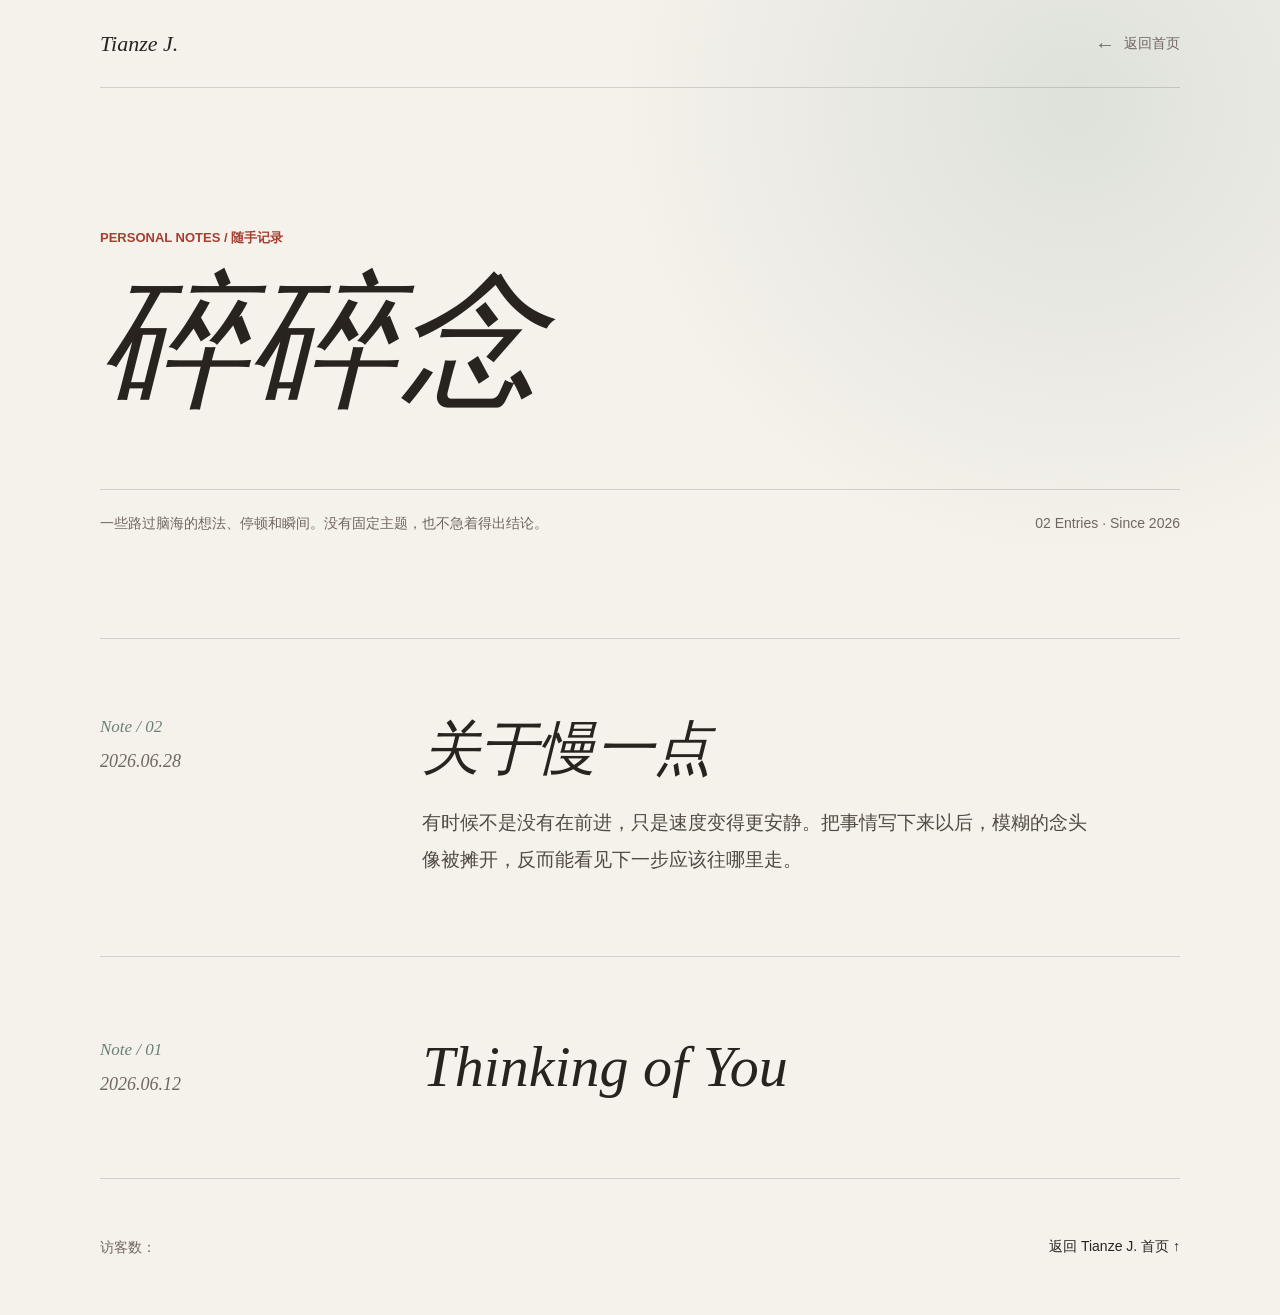
==== murmurs.html @ e8b397a5 "Replace murmur slider with notes page" ====
<!DOCTYPE html>
<html lang="zh-CN">
<head>
  <meta charset="UTF-8">
  <meta name="viewport" content="width=device-width, initial-scale=1.0">
  <meta name="description" content="Tianze J. 的碎碎念与随手记录">
  <title>碎碎念 | Tianze J.</title>
  <style>
    :root {
      color-scheme: light;
      --paper: #f5f1eb;
      --ink: #29231f;
      --muted: #70675f;
      --line: rgba(41, 35, 31, 0.16);
      --accent: #a53f32;
      --sage: #6d8178;
    }

    * {
      box-sizing: border-box;
    }

    body {
      margin: 0;
      min-height: 100vh;
      background:
        radial-gradient(circle at 84% 8%, rgba(154, 181, 171, 0.26), transparent 28%),
        var(--paper);
      color: var(--ink);
      font-family: "Segoe UI", "PingFang SC", "Microsoft YaHei", sans-serif;
    }

    a {
      color: inherit;
    }

    .shell {
      width: min(1080px, calc(100% - 12vw));
      margin: 0 auto;
    }

    .site-header {
      min-height: 88px;
      display: flex;
      align-items: center;
      justify-content: space-between;
      gap: 24px;
      border-bottom: 1px solid var(--line);
    }

    .brand {
      font-family: Georgia, "Times New Roman", serif;
      font-size: 22px;
      font-style: italic;
      text-decoration: none;
    }

    .back-link {
      display: inline-flex;
      align-items: center;
      gap: 9px;
      color: var(--muted);
      font-size: 14px;
      text-decoration: none;
      transition: color 180ms ease;
    }

    .back-link:hover,
    .back-link:focus-visible {
      color: var(--accent);
      outline: none;
    }

    .back-link span {
      font-size: 20px;
      line-height: 1;
    }

    .hero {
      padding: clamp(72px, 11vw, 142px) 0 clamp(58px, 9vw, 102px);
    }

    .eyebrow {
      margin: 0 0 24px;
      color: var(--accent);
      font-size: 13px;
      font-weight: 600;
      text-transform: uppercase;
    }

    h1 {
      margin: 0;
      font-family: Georgia, "Times New Roman", serif;
      font-size: clamp(64px, 12vw, 148px);
      font-style: italic;
      font-weight: 400;
      line-height: 0.96;
      letter-spacing: 0;
    }

    .hero-bottom {
      margin-top: clamp(42px, 7vw, 76px);
      padding-top: 22px;
      display: flex;
      justify-content: space-between;
      gap: 28px;
      border-top: 1px solid var(--line);
      color: var(--muted);
      font-size: 14px;
      line-height: 1.7;
    }

    .hero-note {
      max-width: 510px;
      margin: 0;
    }

    .entry-list {
      border-top: 1px solid var(--line);
    }

    .entry {
      display: grid;
      grid-template-columns: minmax(150px, 220px) minmax(0, 1fr);
      gap: clamp(32px, 8vw, 112px);
      padding: clamp(42px, 7vw, 78px) 0;
      border-bottom: 1px solid var(--line);
    }

    .entry-meta {
      display: flex;
      flex-direction: column;
      gap: 14px;
    }

    .entry-number {
      color: var(--sage);
      font-family: Georgia, "Times New Roman", serif;
      font-size: 17px;
      font-style: italic;
    }

    .entry-date {
      color: var(--muted);
      font-family: Georgia, "Times New Roman", serif;
      font-size: 18px;
      font-style: italic;
    }

    .entry h2 {
      margin: 0 0 22px;
      font-family: Georgia, "Times New Roman", serif;
      font-size: clamp(34px, 5vw, 58px);
      font-style: italic;
      font-weight: 400;
      line-height: 1.12;
    }

    .entry p {
      max-width: 680px;
      margin: 0;
      color: #514a44;
      font-size: clamp(17px, 2vw, 19px);
      line-height: 1.95;
    }

    .entry-minimal {
      align-items: center;
    }

    .entry-minimal h2 {
      margin-bottom: 0;
    }

    .site-footer {
      min-height: 136px;
      display: flex;
      align-items: center;
      justify-content: space-between;
      gap: 24px;
      color: var(--muted);
      font-size: 14px;
    }

    .visitor-count span {
      margin-left: 6px;
      color: var(--ink);
      font-family: Georgia, "Times New Roman", serif;
      font-size: 18px;
      font-style: italic;
    }

    .footer-home {
      color: var(--ink);
      text-decoration: none;
    }

    .footer-home:hover,
    .footer-home:focus-visible {
      color: var(--accent);
      outline: none;
    }

    @media (max-width: 680px) {
      .shell {
        width: min(100% - 36px, 1080px);
      }

      .site-header {
        min-height: 72px;
      }

      .hero {
        padding-top: 58px;
      }

      h1 {
        font-size: clamp(58px, 20vw, 92px);
      }

      .hero-bottom {
        align-items: flex-start;
        flex-direction: column;
      }

      .entry {
        grid-template-columns: 1fr;
        gap: 24px;
      }

      .entry-meta {
        flex-direction: row;
        justify-content: space-between;
      }

      .site-footer {
        align-items: flex-start;
        flex-direction: column;
        justify-content: center;
      }
    }
  </style>
</head>
<body>
  <header class="site-header shell">
    <a class="brand" href="index.html">Tianze J.</a>
    <a class="back-link" href="index.html"><span aria-hidden="true">←</span> 返回首页</a>
  </header>

  <main>
    <section class="hero shell">
      <p class="eyebrow">Personal Notes / 随手记录</p>
      <h1>碎碎念</h1>
      <div class="hero-bottom">
        <p class="hero-note">一些路过脑海的想法、停顿和瞬间。没有固定主题，也不急着得出结论。</p>
        <span>02 Entries · Since 2026</span>
      </div>
    </section>

    <section class="entry-list shell" aria-label="碎碎念时间线">
      <article class="entry">
        <div class="entry-meta">
          <span class="entry-number">Note / 02</span>
          <time class="entry-date" datetime="2026-06-28">2026.06.28</time>
        </div>
        <div>
          <h2>关于慢一点</h2>
          <p>有时候不是没有在前进，只是速度变得更安静。把事情写下来以后，模糊的念头像被摊开，反而能看见下一步应该往哪里走。</p>
        </div>
      </article>

      <article class="entry entry-minimal">
        <div class="entry-meta">
          <span class="entry-number">Note / 01</span>
          <time class="entry-date" datetime="2026-06-12">2026.06.12</time>
        </div>
        <div>
          <h2>Thinking of You</h2>
        </div>
      </article>
    </section>
  </main>

  <footer class="site-footer shell">
    <div class="visitor-count">访客数：<span id="busuanzi_value_site_uv"></span></div>
    <a class="footer-home" href="index.html">返回 Tianze J. 首页 ↑</a>
  </footer>

  <script async src="//busuanzi.ibruce.info/busuanzi/2.3/busuanzi.pure.mini.js"></script>
</body>
</html>
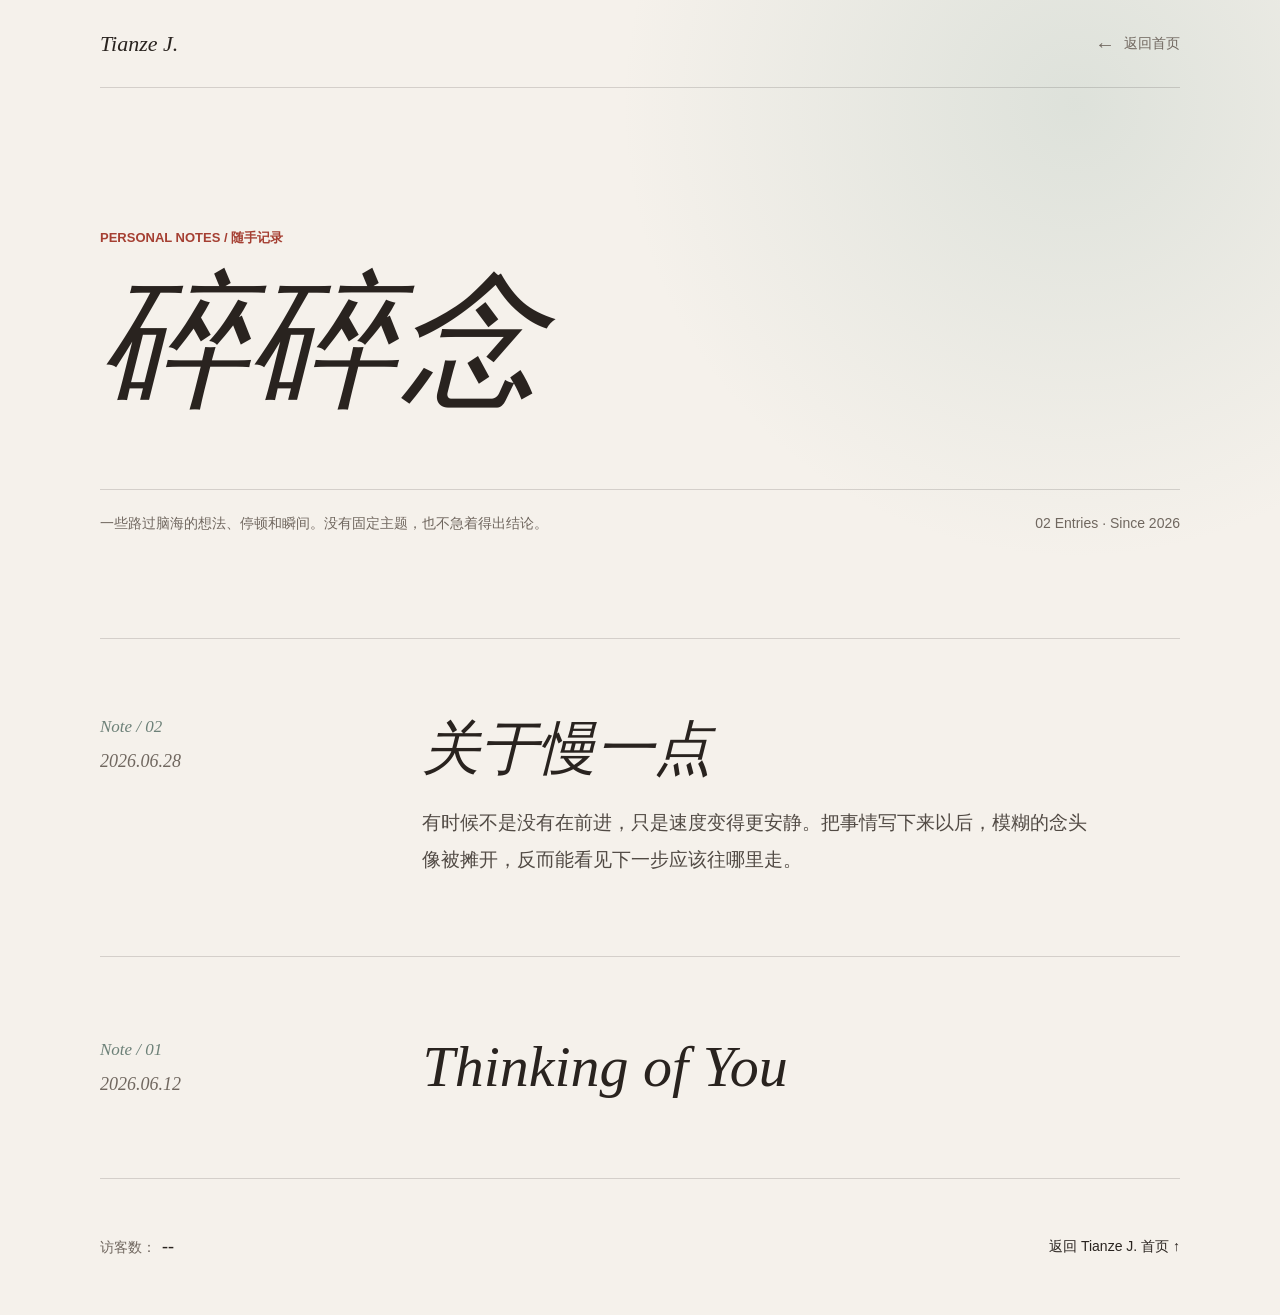
==== commit 5971622b: "Fix visitor counters for modern browsers" ====
--- a/murmurs.html
+++ b/murmurs.html
@@ -282,10 +282,10 @@
   </main>
 
   <footer class="site-footer shell">
-    <div class="visitor-count">访客数：<span id="busuanzi_value_site_uv"></span></div>
+    <div class="visitor-count">访客数：<span id="busuanzi_value_site_uv">--</span></div>
     <a class="footer-home" href="index.html">返回 Tianze J. 首页 ↑</a>
   </footer>
 
-  <script async src="//busuanzi.ibruce.info/busuanzi/2.3/busuanzi.pure.mini.js"></script>
+  <script defer src="https://events.vercount.one/js"></script>
 </body>
 </html>
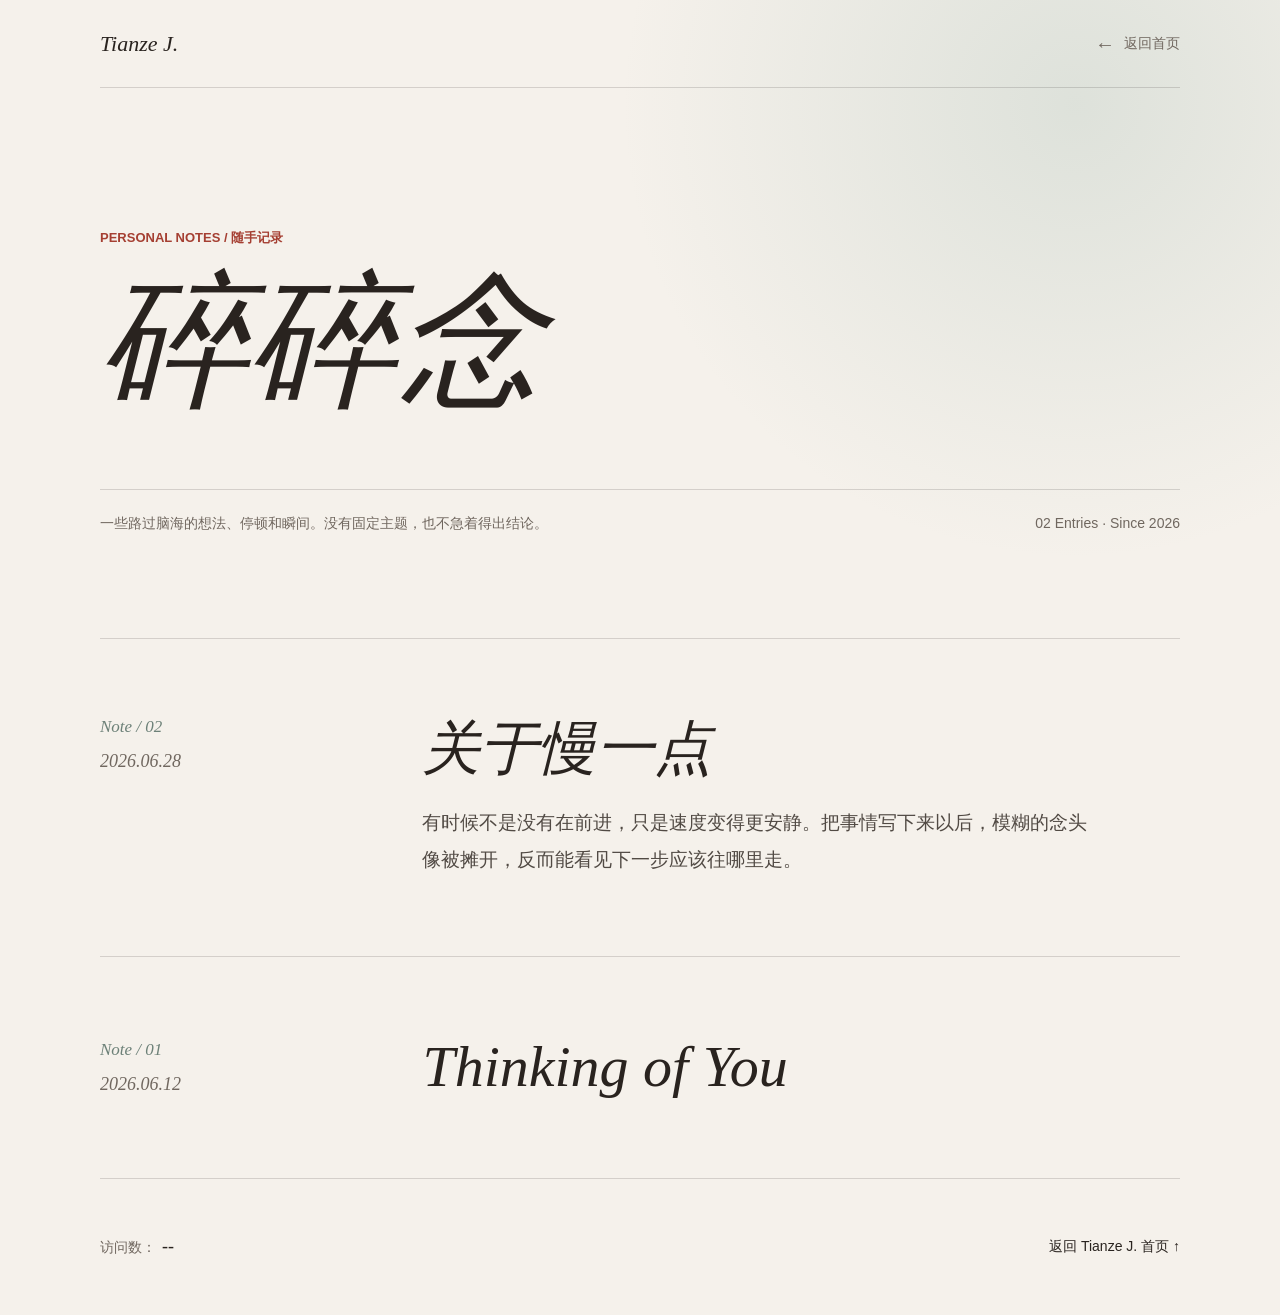
==== commit b9dfdb1e: "Apply historical visitor count baselines" ====
--- a/murmurs.html
+++ b/murmurs.html
@@ -282,10 +282,29 @@
   </main>
 
   <footer class="site-footer shell">
-    <div class="visitor-count">访客数：<span id="busuanzi_value_site_uv">--</span></div>
+    <div class="visitor-count">访问数：<span id="busuanzi_value_page_pv">--</span></div>
     <a class="footer-home" href="index.html">返回 Tianze J. 首页 ↑</a>
   </footer>
 
   <script defer src="https://events.vercount.one/js"></script>
+  <script>
+    (() => {
+      const element = document.getElementById("busuanzi_value_page_pv");
+      const base = 35;
+      const anchor = 3;
+      let attempts = 0;
+      const timer = window.setInterval(() => {
+        attempts += 1;
+        const raw = Number(element.textContent);
+        if (Number.isFinite(raw) && element.textContent !== "--") {
+          element.textContent = String(Math.max(base, base + raw - anchor));
+          window.clearInterval(timer);
+        } else if (attempts >= 150) {
+          window.clearInterval(timer);
+        }
+      }, 100);
+    })();
+  </script>
+
 </body>
 </html>
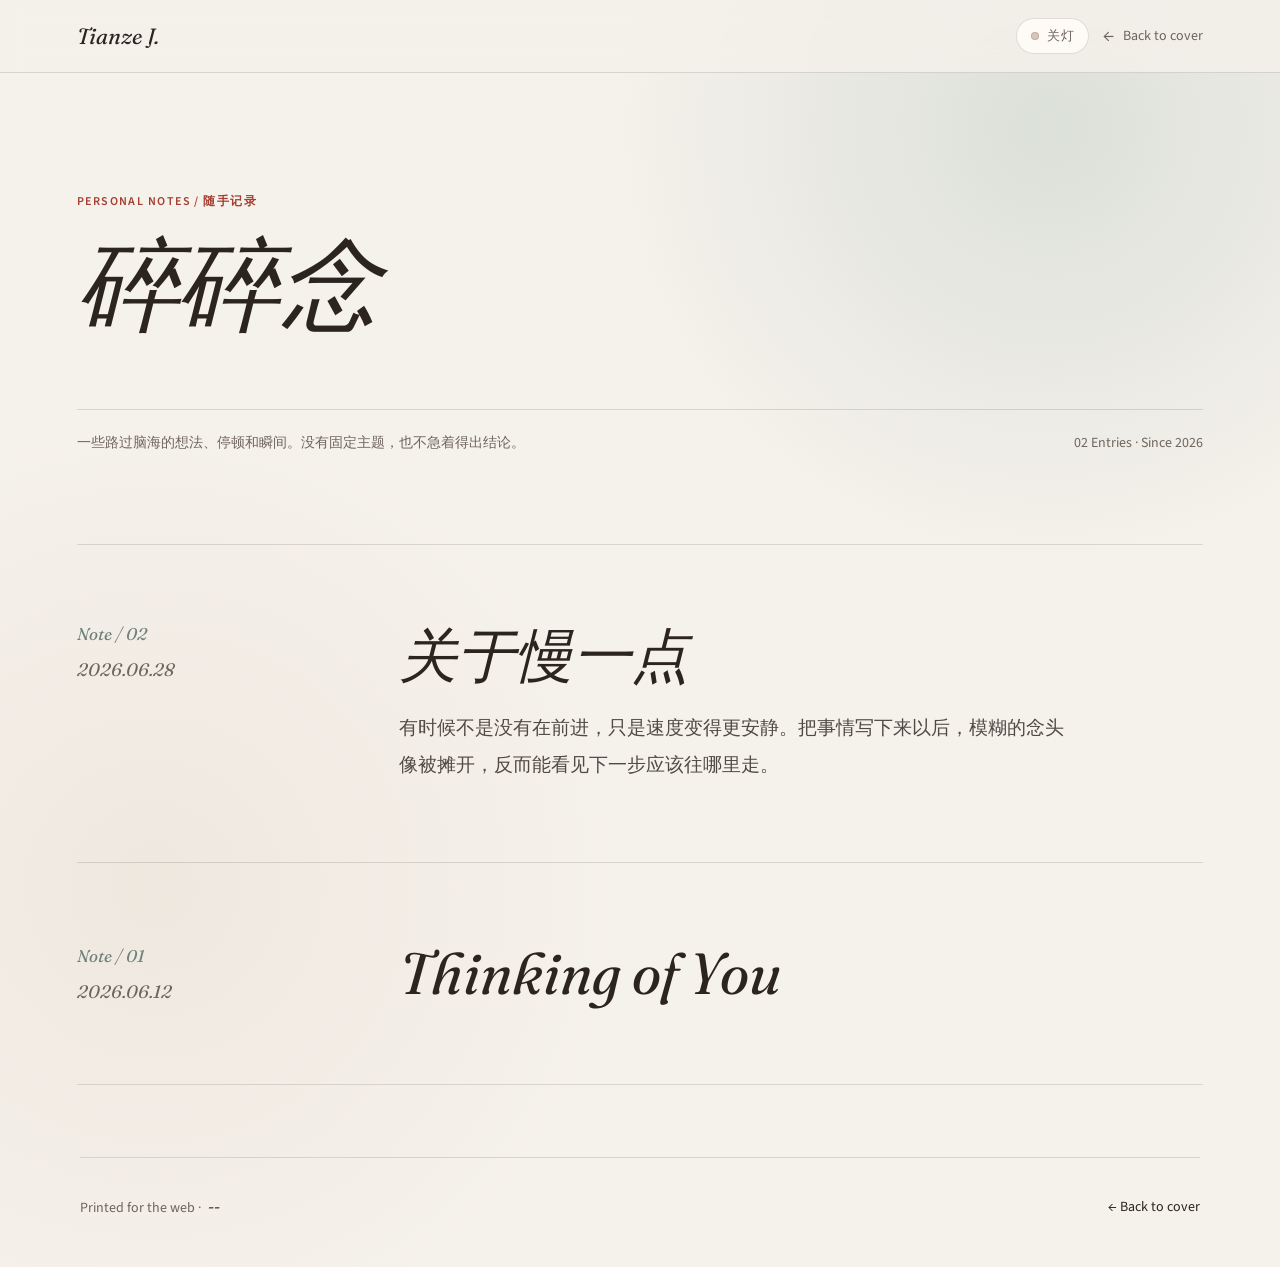
==== commit a8d645cf: "Refresh site as a quiet magazine special issue. Shared editorial styles, reveal and view transitions" ====
--- a/murmurs.html
+++ b/murmurs.html
@@ -5,252 +5,41 @@
   <meta name="viewport" content="width=device-width, initial-scale=1.0">
   <meta name="description" content="Tianze J. 的碎碎念与随手记录">
   <title>碎碎念 | Tianze J.</title>
-  <style>
-    :root {
-      color-scheme: light;
-      --paper: #f5f1eb;
-      --ink: #29231f;
-      --muted: #70675f;
-      --line: rgba(41, 35, 31, 0.16);
-      --accent: #a53f32;
-      --sage: #6d8178;
-    }
+  <script>
+    (() => {
+      try {
+        const saved = localStorage.getItem("tj-theme");
+        document.documentElement.setAttribute(
+          "data-theme",
+          saved === "night" || saved === "day" ? saved : "day"
+        );
+      } catch (_) {
+        document.documentElement.setAttribute("data-theme", "day");
+      }
+    })();
+  </script>
+  <link rel="stylesheet" href="styles.css">
+</head>
+<body class="page-inner">
+  <div class="progress-rail" aria-hidden="true"><span></span></div>
 
-    * {
-      box-sizing: border-box;
-    }
-
-    body {
-      margin: 0;
-      min-height: 100vh;
-      background:
-        radial-gradient(circle at 84% 8%, rgba(154, 181, 171, 0.26), transparent 28%),
-        var(--paper);
-      color: var(--ink);
-      font-family: "Segoe UI", "PingFang SC", "Microsoft YaHei", sans-serif;
-    }
-
-    a {
-      color: inherit;
-    }
-
-    .shell {
-      width: min(1080px, calc(100% - 12vw));
-      margin: 0 auto;
-    }
-
-    .site-header {
-      min-height: 88px;
-      display: flex;
-      align-items: center;
-      justify-content: space-between;
-      gap: 24px;
-      border-bottom: 1px solid var(--line);
-    }
-
-    .brand {
-      font-family: Georgia, "Times New Roman", serif;
-      font-size: 22px;
-      font-style: italic;
-      text-decoration: none;
-    }
-
-    .back-link {
-      display: inline-flex;
-      align-items: center;
-      gap: 9px;
-      color: var(--muted);
-      font-size: 14px;
-      text-decoration: none;
-      transition: color 180ms ease;
-    }
-
-    .back-link:hover,
-    .back-link:focus-visible {
-      color: var(--accent);
-      outline: none;
-    }
-
-    .back-link span {
-      font-size: 20px;
-      line-height: 1;
-    }
-
-    .hero {
-      padding: clamp(72px, 11vw, 142px) 0 clamp(58px, 9vw, 102px);
-    }
-
-    .eyebrow {
-      margin: 0 0 24px;
-      color: var(--accent);
-      font-size: 13px;
-      font-weight: 600;
-      text-transform: uppercase;
-    }
-
-    h1 {
-      margin: 0;
-      font-family: Georgia, "Times New Roman", serif;
-      font-size: clamp(64px, 12vw, 148px);
-      font-style: italic;
-      font-weight: 400;
-      line-height: 0.96;
-      letter-spacing: 0;
-    }
-
-    .hero-bottom {
-      margin-top: clamp(42px, 7vw, 76px);
-      padding-top: 22px;
-      display: flex;
-      justify-content: space-between;
-      gap: 28px;
-      border-top: 1px solid var(--line);
-      color: var(--muted);
-      font-size: 14px;
-      line-height: 1.7;
-    }
-
-    .hero-note {
-      max-width: 510px;
-      margin: 0;
-    }
-
-    .entry-list {
-      border-top: 1px solid var(--line);
-    }
-
-    .entry {
-      display: grid;
-      grid-template-columns: minmax(150px, 220px) minmax(0, 1fr);
-      gap: clamp(32px, 8vw, 112px);
-      padding: clamp(42px, 7vw, 78px) 0;
-      border-bottom: 1px solid var(--line);
-    }
-
-    .entry-meta {
-      display: flex;
-      flex-direction: column;
-      gap: 14px;
-    }
-
-    .entry-number {
-      color: var(--sage);
-      font-family: Georgia, "Times New Roman", serif;
-      font-size: 17px;
-      font-style: italic;
-    }
-
-    .entry-date {
-      color: var(--muted);
-      font-family: Georgia, "Times New Roman", serif;
-      font-size: 18px;
-      font-style: italic;
-    }
-
-    .entry h2 {
-      margin: 0 0 22px;
-      font-family: Georgia, "Times New Roman", serif;
-      font-size: clamp(34px, 5vw, 58px);
-      font-style: italic;
-      font-weight: 400;
-      line-height: 1.12;
-    }
-
-    .entry p {
-      max-width: 680px;
-      margin: 0;
-      color: #514a44;
-      font-size: clamp(17px, 2vw, 19px);
-      line-height: 1.95;
-    }
-
-    .entry-minimal {
-      align-items: center;
-    }
-
-    .entry-minimal h2 {
-      margin-bottom: 0;
-    }
-
-    .site-footer {
-      min-height: 136px;
-      display: flex;
-      align-items: center;
-      justify-content: space-between;
-      gap: 24px;
-      color: var(--muted);
-      font-size: 14px;
-    }
-
-    .visitor-count span {
-      margin-left: 6px;
-      color: var(--ink);
-      font-family: Georgia, "Times New Roman", serif;
-      font-size: 18px;
-      font-style: italic;
-    }
-
-    .footer-home {
-      color: var(--ink);
-      text-decoration: none;
-    }
-
-    .footer-home:hover,
-    .footer-home:focus-visible {
-      color: var(--accent);
-      outline: none;
-    }
-
-    @media (max-width: 680px) {
-      .shell {
-        width: min(100% - 36px, 1080px);
-      }
-
-      .site-header {
-        min-height: 72px;
-      }
-
-      .hero {
-        padding-top: 58px;
-      }
-
-      h1 {
-        font-size: clamp(58px, 20vw, 92px);
-      }
-
-      .hero-bottom {
-        align-items: flex-start;
-        flex-direction: column;
-      }
-
-      .entry {
-        grid-template-columns: 1fr;
-        gap: 24px;
-      }
-
-      .entry-meta {
-        flex-direction: row;
-        justify-content: space-between;
-      }
-
-      .site-footer {
-        align-items: flex-start;
-        flex-direction: column;
-        justify-content: center;
-      }
-    }
-  </style>
-</head>
-<body>
-  <header class="site-header shell">
-    <a class="brand" href="index.html">Tianze J.</a>
-    <a class="back-link" href="index.html"><span aria-hidden="true">←</span> 返回首页</a>
+  <header class="site-header">
+    <div class="shell-row">
+      <a class="brand" href="index.html">Tianze J.</a>
+      <div class="header-actions">
+        <button type="button" class="theme-toggle" aria-pressed="false" aria-label="关灯，切换到夜间纸色" title="关灯">
+          <span class="theme-toggle-icon" aria-hidden="true"></span>
+          <span class="theme-toggle-label"></span>
+        </button>
+        <a class="back-link" href="index.html"><span aria-hidden="true">←</span> Back to cover</a>
+      </div>
+    </div>
   </header>
 
   <main>
     <section class="hero shell">
       <p class="eyebrow">Personal Notes / 随手记录</p>
-      <h1>碎碎念</h1>
+      <h1 class="page-title murmurs-title">碎碎念</h1>
       <div class="hero-bottom">
         <p class="hero-note">一些路过脑海的想法、停顿和瞬间。没有固定主题，也不急着得出结论。</p>
         <span>02 Entries · Since 2026</span>
@@ -281,30 +70,12 @@
     </section>
   </main>
 
-  <footer class="site-footer shell">
-    <div class="visitor-count">访问数：<span id="busuanzi_value_page_pv">--</span></div>
-    <a class="footer-home" href="index.html">返回 Tianze J. 首页 ↑</a>
+  <footer class="site-footer">
+    <div class="visit-line">Printed for the web · <span id="busuanzi_value_page_pv">--</span></div>
+    <a class="footer-home" href="index.html">← Back to cover</a>
   </footer>
 
   <script defer src="https://events.vercount.one/js"></script>
-  <script>
-    (() => {
-      const element = document.getElementById("busuanzi_value_page_pv");
-      const base = 35;
-      const anchor = 3;
-      let attempts = 0;
-      const timer = window.setInterval(() => {
-        attempts += 1;
-        const raw = Number(element.textContent);
-        if (Number.isFinite(raw) && element.textContent !== "--") {
-          element.textContent = String(Math.max(base, base + raw - anchor));
-          window.clearInterval(timer);
-        } else if (attempts >= 150) {
-          window.clearInterval(timer);
-        }
-      }, 100);
-    })();
-  </script>
-
+  <script defer src="site.js"></script>
 </body>
 </html>
--- a/styles.css
+++ b/styles.css
@@ -0,0 +1,1285 @@
+/* Tianze J. — Quiet magazine special issue */
+@import url("https://fonts.googleapis.com/css2?family=Fraunces:ital,opsz,wght@0,9..144,400;0,9..144,500;1,9..144,400;1,9..144,500&family=Source+Sans+3:ital,wght@0,400;0,500;0,600;1,400&display=swap");
+
+:root {
+  color-scheme: light;
+  --paper: #f5f1eb;
+  --paper-lift: rgba(255, 252, 247, 0.88);
+  --ink: #2c241f;
+  --muted: #6f655c;
+  --body-text: #5a5149;
+  --body-text-soft: #514a44;
+  --line: rgba(44, 36, 31, 0.14);
+  --line-strong: rgba(44, 36, 31, 0.2);
+  --accent: #a53f32;
+  --sage: #6d8178;
+  --warm: #d9c6b5;
+  --photo-bar: #7d6654;
+  --shadow: 0 28px 80px rgba(38, 31, 25, 0.14);
+  --shadow-soft: 0 14px 36px rgba(34, 28, 23, 0.12);
+  --header-bg: rgba(245, 241, 235, 0.82);
+  --glow-a: rgba(154, 181, 171, 0.28);
+  --glow-b: rgba(217, 198, 181, 0.22);
+  --cover-stage: #1e2124;
+  --cover-caption: rgba(255, 255, 255, 0.62);
+  --selection: rgba(165, 63, 50, 0.16);
+  --region-hover: rgba(165, 63, 50, 0.04);
+  --photo-filter: none;
+  --ease-out: cubic-bezier(0.22, 1, 0.36, 1);
+  --font-display: "Fraunces", Georgia, "Times New Roman", serif;
+  --font-body: "Source Sans 3", "Segoe UI", "PingFang SC", "Microsoft YaHei", sans-serif;
+  --theme-duration: 380ms;
+}
+
+/* Night paper — 关灯读刊，不是纯黑仪表盘 */
+html[data-theme="night"] {
+  color-scheme: dark;
+  --paper: #1a1714;
+  --paper-lift: rgba(36, 31, 27, 0.92);
+  --ink: #e8e0d6;
+  --muted: #a89a8c;
+  --body-text: #c4b8ab;
+  --body-text-soft: #b8aca0;
+  --line: rgba(232, 224, 214, 0.12);
+  --line-strong: rgba(232, 224, 214, 0.18);
+  --accent: #d4786a;
+  --sage: #8fa89c;
+  --warm: #5c4a3c;
+  --photo-bar: #c4a88a;
+  --shadow: 0 28px 80px rgba(0, 0, 0, 0.45);
+  --shadow-soft: 0 14px 36px rgba(0, 0, 0, 0.35);
+  --header-bg: rgba(26, 23, 20, 0.88);
+  --glow-a: rgba(111, 140, 128, 0.14);
+  --glow-b: rgba(120, 90, 70, 0.12);
+  --cover-stage: #12100e;
+  --cover-caption: rgba(232, 224, 214, 0.55);
+  --selection: rgba(212, 120, 106, 0.28);
+  --region-hover: rgba(212, 120, 106, 0.08);
+  --photo-filter: brightness(0.88) saturate(0.92) contrast(1.02);
+}
+
+*,
+*::before,
+*::after {
+  box-sizing: border-box;
+}
+
+html {
+  scroll-behavior: smooth;
+}
+
+@media (prefers-reduced-motion: reduce) {
+  html {
+    scroll-behavior: auto;
+  }
+
+  *,
+  *::before,
+  *::after {
+    animation-duration: 0.01ms !important;
+    animation-iteration-count: 1 !important;
+    transition-duration: 0.01ms !important;
+  }
+
+  .photo-stage img,
+  .photo-frame img {
+    animation: none !important;
+  }
+}
+
+/* View Transitions — same issue, different page */
+@view-transition {
+  navigation: auto;
+}
+
+::view-transition-old(root),
+::view-transition-new(root) {
+  animation-duration: 420ms;
+  animation-timing-function: var(--ease-out);
+}
+
+::view-transition-old(site-name),
+::view-transition-new(site-name) {
+  animation-duration: 480ms;
+  animation-timing-function: var(--ease-out);
+  height: 100%;
+  overflow: clip;
+}
+
+body {
+  margin: 0;
+  min-height: 100vh;
+  background:
+    radial-gradient(circle at 82% 10%, var(--glow-a), transparent 28%),
+    radial-gradient(circle at 12% 70%, var(--glow-b), transparent 32%),
+    var(--paper);
+  color: var(--ink);
+  font-family: var(--font-body);
+  -webkit-font-smoothing: antialiased;
+  transition:
+    background-color var(--theme-duration) var(--ease-out),
+    color var(--theme-duration) var(--ease-out);
+}
+
+::selection {
+  background: var(--selection);
+  color: var(--ink);
+}
+
+a {
+  color: inherit;
+}
+
+.shell {
+  width: min(1120px, calc(100% - 12vw));
+  margin: 0 auto;
+}
+
+/* —— Masthead / header —— */
+.site-header {
+  position: sticky;
+  top: 0;
+  z-index: 30;
+  min-height: 72px;
+  display: flex;
+  align-items: center;
+  justify-content: space-between;
+  gap: 20px;
+  border-bottom: 1px solid var(--line);
+  background: var(--header-bg);
+  backdrop-filter: blur(12px);
+  -webkit-backdrop-filter: blur(12px);
+  transition: background-color var(--theme-duration) var(--ease-out), border-color var(--theme-duration) var(--ease-out);
+}
+
+.site-header .shell-row {
+  width: min(1120px, calc(100% - 12vw));
+  margin: 0 auto;
+  min-height: 72px;
+  display: flex;
+  align-items: center;
+  justify-content: space-between;
+  gap: 20px;
+}
+
+.masthead-meta {
+  display: flex;
+  align-items: center;
+  gap: 14px;
+  color: var(--muted);
+  font-size: 12px;
+  letter-spacing: 0.08em;
+  text-transform: uppercase;
+}
+
+.masthead-meta .dot {
+  width: 3px;
+  height: 3px;
+  border-radius: 50%;
+  background: var(--warm);
+}
+
+.brand {
+  font-family: var(--font-display);
+  font-size: 22px;
+  font-style: italic;
+  font-weight: 400;
+  text-decoration: none;
+  view-transition-name: site-name;
+  transition: color 220ms var(--ease-out);
+}
+
+.brand:hover,
+.brand:focus-visible {
+  color: var(--accent);
+  outline: none;
+}
+
+.back-link {
+  display: inline-flex;
+  align-items: center;
+  gap: 9px;
+  color: var(--muted);
+  font-size: 14px;
+  text-decoration: none;
+  transition: color 220ms var(--ease-out), transform 220ms var(--ease-out);
+}
+
+.back-link:hover,
+.back-link:focus-visible {
+  color: var(--accent);
+  outline: none;
+}
+
+.back-link:active {
+  transform: scale(0.99);
+}
+
+.back-link span {
+  font-size: 18px;
+  line-height: 1;
+  transition: transform 280ms var(--ease-out);
+}
+
+.back-link:hover span,
+.back-link:focus-visible span {
+  transform: translateX(-3px);
+}
+
+/* —— Cover (home) —— */
+.page-home {
+  padding: 0 0 10vh;
+}
+
+.cover {
+  width: min(1120px, calc(100% - 12vw));
+  margin: 0 auto;
+  padding: clamp(48px, 8vh, 96px) 0 clamp(36px, 6vh, 64px);
+  display: grid;
+  grid-template-columns: minmax(240px, 340px) minmax(280px, 1fr);
+  gap: clamp(48px, 8vw, 112px);
+  align-items: start;
+}
+
+.photo-stage {
+  position: relative;
+  width: min(340px, 78vw);
+  padding: 14px;
+  border: 1px solid var(--line);
+  border-radius: 28px;
+  background: var(--paper-lift);
+  box-shadow: var(--shadow);
+  transition: box-shadow 360ms var(--ease-out), transform 360ms var(--ease-out);
+}
+
+.photo-stage::before {
+  content: "";
+  position: absolute;
+  right: -18px;
+  bottom: -18px;
+  width: 58%;
+  height: 58%;
+  border-radius: 26px;
+  background: var(--warm);
+  z-index: -1;
+  transition: transform 500ms var(--ease-out);
+}
+
+.photo-stage::after {
+  content: "";
+  position: absolute;
+  left: -14px;
+  top: 18%;
+  width: 4px;
+  height: 42%;
+  border-radius: 999px;
+  background: var(--photo-bar);
+}
+
+.photo-stage:hover {
+  box-shadow: var(--shadow);
+}
+
+.photo-stage:hover::before {
+  transform: translate(4px, 4px);
+}
+
+.photo-frame {
+  overflow: hidden;
+  border-radius: 20px;
+  box-shadow: var(--shadow-soft);
+}
+
+.photo-frame img {
+  display: block;
+  width: 100%;
+  height: auto;
+  transform: scale(1);
+  filter: var(--photo-filter);
+  animation: photo-breathe 12s var(--ease-out) infinite alternate;
+  transition: filter var(--theme-duration) var(--ease-out);
+}
+
+@keyframes photo-breathe {
+  from {
+    transform: scale(1);
+  }
+  to {
+    transform: scale(1.035);
+  }
+}
+
+.intro {
+  padding-top: 8px;
+}
+
+.issue-label {
+  margin: 0 0 18px;
+  color: var(--accent);
+  font-size: 12px;
+  font-weight: 600;
+  letter-spacing: 0.14em;
+  text-transform: uppercase;
+}
+
+.name {
+  margin: 0;
+  color: var(--ink);
+  font-family: var(--font-display);
+  font-size: clamp(56px, 8vw, 108px);
+  font-style: italic;
+  font-weight: 400;
+  line-height: 0.95;
+  letter-spacing: -0.01em;
+  view-transition-name: site-name;
+  transition: letter-spacing 400ms var(--ease-out);
+}
+
+.name:hover {
+  letter-spacing: -0.025em;
+}
+
+.tagline {
+  margin: 18px 0 0;
+  max-width: 28em;
+  color: var(--muted);
+  font-size: 16px;
+  line-height: 1.7;
+}
+
+.entry-list-cover {
+  width: min(560px, 100%);
+  margin-top: 36px;
+  border-top: 1px solid var(--line-strong);
+}
+
+.project-entry {
+  display: grid;
+  grid-template-columns: minmax(0, 1fr) auto auto;
+  align-items: center;
+  gap: 18px;
+  padding: 18px 0;
+  border-bottom: 1px solid var(--line-strong);
+  color: var(--ink);
+  text-decoration: none;
+  transition:
+    color 220ms var(--ease-out),
+    padding-left 280ms var(--ease-out),
+    transform 120ms var(--ease-out);
+}
+
+.project-entry:hover,
+.project-entry:focus-visible {
+  padding-left: 10px;
+  color: var(--accent);
+  outline: none;
+}
+
+.project-entry:active {
+  transform: scale(0.995);
+}
+
+.project-entry-label {
+  color: var(--muted);
+  font-size: 12px;
+  font-weight: 600;
+  letter-spacing: 0.1em;
+  text-transform: uppercase;
+}
+
+.project-entry strong {
+  font-family: var(--font-display);
+  font-size: 24px;
+  font-style: italic;
+  font-weight: 400;
+}
+
+.project-entry-arrow {
+  font-size: 20px;
+  line-height: 1;
+  transition: transform 280ms var(--ease-out);
+}
+
+.project-entry:hover .project-entry-arrow,
+.project-entry:focus-visible .project-entry-arrow {
+  transform: translate(3px, -2px);
+}
+
+/* —— Contents —— */
+.contents {
+  width: min(1120px, calc(100% - 12vw));
+  margin: 0 auto 8px;
+  padding: 22px 0;
+  border-top: 1px solid var(--line);
+  border-bottom: 1px solid var(--line);
+  display: flex;
+  flex-wrap: wrap;
+  align-items: baseline;
+  gap: 10px 28px;
+}
+
+.contents-label {
+  color: var(--muted);
+  font-size: 11px;
+  font-weight: 600;
+  letter-spacing: 0.14em;
+  text-transform: uppercase;
+}
+
+.contents a {
+  position: relative;
+  color: var(--ink);
+  font-family: var(--font-display);
+  font-size: 15px;
+  font-style: italic;
+  text-decoration: none;
+  transition: color 220ms var(--ease-out);
+}
+
+.contents a::before {
+  content: "";
+  position: absolute;
+  left: -12px;
+  top: 50%;
+  width: 2px;
+  height: 0;
+  background: var(--accent);
+  border-radius: 2px;
+  transform: translateY(-50%);
+  transition: height 280ms var(--ease-out);
+}
+
+.contents a:hover,
+.contents a:focus-visible,
+.contents a.is-active {
+  color: var(--accent);
+  outline: none;
+}
+
+.contents a:hover::before,
+.contents a:focus-visible::before,
+.contents a.is-active::before {
+  height: 14px;
+}
+
+.contents .page-num {
+  margin-right: 6px;
+  color: var(--sage);
+  font-style: italic;
+  font-size: 13px;
+}
+
+/* —— Body sections —— */
+.content {
+  width: min(1120px, calc(100% - 12vw));
+  margin: 0 auto;
+  padding-top: 12px;
+}
+
+.section {
+  position: relative;
+  padding-top: 36px;
+  margin-top: 8px;
+}
+
+.content > .section {
+  max-width: 760px;
+}
+
+.section + .section {
+  margin-top: 52px;
+}
+
+.section-rule {
+  display: block;
+  width: 100%;
+  height: 1px;
+  margin-bottom: 22px;
+  background: var(--line);
+  transform-origin: left center;
+  transform: scaleX(0.18);
+  opacity: 0.55;
+  transition:
+    transform 700ms var(--ease-out),
+    opacity 500ms var(--ease-out);
+}
+
+.section.is-inview .section-rule {
+  transform: scaleX(1);
+  opacity: 1;
+}
+
+.section-kicker {
+  margin: 0 0 10px;
+  color: var(--sage);
+  font-family: var(--font-display);
+  font-size: 14px;
+  font-style: italic;
+  opacity: 0;
+  transform: translateY(10px);
+  transition:
+    opacity 500ms var(--ease-out) 80ms,
+    transform 500ms var(--ease-out) 80ms;
+}
+
+.section.is-inview .section-kicker {
+  opacity: 1;
+  transform: none;
+}
+
+.section h2 {
+  margin: 0 0 18px;
+  color: var(--ink);
+  font-family: var(--font-display);
+  font-size: clamp(34px, 5vw, 56px);
+  font-style: italic;
+  font-weight: 400;
+  line-height: 1.05;
+  letter-spacing: -0.01em;
+  opacity: 0;
+  transform: translateY(14px);
+  transition:
+    opacity 560ms var(--ease-out) 140ms,
+    transform 560ms var(--ease-out) 140ms,
+    letter-spacing 400ms var(--ease-out);
+}
+
+.section.is-inview h2 {
+  opacity: 1;
+  transform: none;
+}
+
+.section h2:hover {
+  letter-spacing: -0.02em;
+}
+
+.section-body {
+  opacity: 0;
+  transform: translateY(16px);
+  transition:
+    opacity 620ms var(--ease-out) 220ms,
+    transform 620ms var(--ease-out) 220ms;
+}
+
+.section.is-inview .section-body {
+  opacity: 1;
+  transform: none;
+}
+
+.section p {
+  margin: 0 0 18px;
+  color: var(--body-text);
+  font-size: 18px;
+  line-height: 1.9;
+}
+
+.section p:last-child {
+  margin-bottom: 0;
+}
+
+.practice-layout {
+  display: grid;
+  grid-template-columns: minmax(0, 1fr) minmax(220px, 340px);
+  gap: clamp(24px, 4vw, 44px);
+  align-items: start;
+}
+
+.practice-image {
+  margin: 4px 0 0;
+  overflow: hidden;
+  border-radius: 18px;
+  border: 1px solid var(--line);
+  box-shadow: var(--shadow-soft);
+}
+
+.practice-image img {
+  display: block;
+  width: 100%;
+  aspect-ratio: 4 / 3;
+  object-fit: cover;
+  filter: var(--photo-filter);
+  transition: transform 8s var(--ease-out), filter var(--theme-duration) var(--ease-out);
+}
+
+.practice-image:hover img {
+  transform: scale(1.04);
+}
+
+.contact-links {
+  display: flex;
+  gap: 16px;
+  align-items: center;
+  flex-wrap: wrap;
+}
+
+.contact-link {
+  position: relative;
+  display: inline-flex;
+  width: 58px;
+  height: 58px;
+  align-items: center;
+  justify-content: center;
+  color: var(--ink);
+  border: 1px solid var(--line);
+  border-radius: 50%;
+  background: var(--paper-lift);
+  box-shadow: var(--shadow-soft);
+  text-decoration: none;
+  transition:
+    transform 220ms var(--ease-out),
+    box-shadow 220ms var(--ease-out),
+    border-color 220ms var(--ease-out),
+    background-color var(--theme-duration) var(--ease-out),
+    color var(--theme-duration) var(--ease-out);
+}
+
+.contact-link:hover,
+.contact-link:focus-visible {
+  transform: translateY(-2px);
+  border-color: var(--line-strong);
+  box-shadow: var(--shadow);
+  outline: none;
+}
+
+.contact-link:active {
+  transform: translateY(0) scale(0.98);
+}
+
+.contact-link svg {
+  width: 28px;
+  height: 28px;
+}
+
+.contact-link .tip {
+  position: absolute;
+  left: 50%;
+  bottom: calc(100% + 10px);
+  transform: translateX(-50%) translateY(4px);
+  padding: 5px 10px;
+  border-radius: 999px;
+  background: var(--ink);
+  color: var(--paper);
+  font-size: 11px;
+  letter-spacing: 0.04em;
+  white-space: nowrap;
+  opacity: 0;
+  pointer-events: none;
+  transition: opacity 200ms var(--ease-out), transform 200ms var(--ease-out);
+}
+
+.contact-link:hover .tip,
+.contact-link:focus-visible .tip {
+  opacity: 1;
+  transform: translateX(-50%) translateY(0);
+}
+
+/* —— Reading progress —— */
+.progress-rail {
+  position: fixed;
+  top: 0;
+  left: 0;
+  right: 0;
+  height: 2px;
+  z-index: 40;
+  pointer-events: none;
+  background: transparent;
+}
+
+.progress-rail > span {
+  display: block;
+  height: 100%;
+  width: 0;
+  background: linear-gradient(90deg, var(--sage), var(--accent));
+  transition: width 80ms linear;
+}
+
+/* —— Page indicator (desktop) —— */
+.page-indicator {
+  position: fixed;
+  right: 22px;
+  top: 50%;
+  transform: translateY(-50%);
+  z-index: 20;
+  display: flex;
+  flex-direction: column;
+  align-items: flex-end;
+  gap: 10px;
+  color: var(--muted);
+  font-family: var(--font-display);
+  font-size: 12px;
+  font-style: italic;
+  pointer-events: none;
+  opacity: 0.85;
+}
+
+.page-indicator .current {
+  color: var(--ink);
+  font-size: 14px;
+}
+
+/* —— Visit / footer —— */
+.site-footer {
+  width: min(1120px, calc(100% - 12vw));
+  margin: 72px auto 0;
+  min-height: 110px;
+  padding: 28px 0 40px;
+  display: flex;
+  flex-wrap: wrap;
+  align-items: center;
+  justify-content: space-between;
+  gap: 24px;
+  border-top: 1px solid var(--line);
+  color: var(--muted);
+  font-size: 14px;
+  transition: border-color var(--theme-duration) var(--ease-out), color var(--theme-duration) var(--ease-out);
+}
+
+.visit-line span {
+  margin-left: 4px;
+  color: var(--ink);
+  font-family: var(--font-display);
+  font-style: italic;
+  font-size: 16px;
+}
+
+.footer-home {
+  color: var(--ink);
+  text-decoration: none;
+  transition: color 220ms var(--ease-out);
+}
+
+.footer-home:hover,
+.footer-home:focus-visible {
+  color: var(--accent);
+  outline: none;
+}
+
+/* —— Inner pages shared —— */
+.page-inner .shell {
+  width: min(1180px, calc(100% - 12vw));
+}
+
+.page-inner .site-header .shell-row {
+  width: min(1180px, calc(100% - 12vw));
+}
+
+.hero {
+  padding: clamp(64px, 10vw, 120px) 0 clamp(48px, 7vw, 88px);
+}
+
+.eyebrow {
+  margin: 0 0 22px;
+  color: var(--accent);
+  font-size: 12px;
+  font-weight: 600;
+  letter-spacing: 0.12em;
+  text-transform: uppercase;
+  opacity: 0;
+  transform: translateY(10px);
+  transition:
+    opacity 500ms var(--ease-out),
+    transform 500ms var(--ease-out);
+}
+
+.hero.is-inview .eyebrow,
+.reveal-ready .eyebrow {
+  opacity: 1;
+  transform: none;
+}
+
+.hero h1,
+.page-title {
+  max-width: 1020px;
+  margin: 0;
+  font-family: var(--font-display);
+  font-size: clamp(48px, 8vw, 104px);
+  font-style: italic;
+  font-weight: 400;
+  line-height: 1.03;
+  letter-spacing: -0.015em;
+  opacity: 0;
+  transform: translateY(16px);
+  transition:
+    opacity 600ms var(--ease-out) 100ms,
+    transform 600ms var(--ease-out) 100ms;
+}
+
+.hero.is-inview h1,
+.hero.is-inview .page-title,
+.reveal-ready .page-title {
+  opacity: 1;
+  transform: none;
+}
+
+.meta {
+  margin-top: clamp(42px, 7vw, 72px);
+  display: grid;
+  grid-template-columns: repeat(3, minmax(0, 1fr));
+  border-top: 1px solid var(--line);
+  border-bottom: 1px solid var(--line);
+  opacity: 0;
+  transform: translateY(12px);
+  transition:
+    opacity 560ms var(--ease-out) 180ms,
+    transform 560ms var(--ease-out) 180ms;
+}
+
+.hero.is-inview .meta {
+  opacity: 1;
+  transform: none;
+}
+
+.meta-item {
+  min-height: 108px;
+  padding: 24px 24px 24px 0;
+}
+
+.meta-item + .meta-item {
+  padding-left: 24px;
+  border-left: 1px solid var(--line);
+}
+
+.meta-label {
+  display: block;
+  margin-bottom: 10px;
+  color: var(--muted);
+  font-size: 11px;
+  font-weight: 600;
+  letter-spacing: 0.1em;
+  text-transform: uppercase;
+}
+
+.meta-value {
+  font-family: var(--font-display);
+  font-size: 22px;
+  font-style: italic;
+}
+
+.cover-figure {
+  margin: 0;
+  padding: clamp(18px, 3vw, 34px);
+  border: 1px solid var(--line);
+  background: var(--cover-stage);
+  opacity: 0;
+  transform: translateY(18px);
+  transition:
+    opacity 700ms var(--ease-out) 80ms,
+    transform 700ms var(--ease-out) 80ms,
+    background-color var(--theme-duration) var(--ease-out);
+}
+
+.cover-figure.is-inview {
+  opacity: 1;
+  transform: none;
+}
+
+.cover-figure img {
+  display: block;
+  width: 100%;
+  height: auto;
+  filter: saturate(0.92) contrast(1.02);
+  transition: filter 500ms var(--ease-out), transform 8s var(--ease-out);
+}
+
+.cover-figure:hover img {
+  filter: saturate(1) contrast(1.04);
+  transform: scale(1.01);
+}
+
+.cover-figure figcaption {
+  margin-top: 16px;
+  color: var(--cover-caption);
+  font-size: 13px;
+  line-height: 1.6;
+}
+
+.overview {
+  padding: clamp(72px, 10vw, 120px) 0;
+  display: grid;
+  grid-template-columns: minmax(160px, 0.38fr) minmax(0, 1fr);
+  gap: clamp(42px, 9vw, 136px);
+}
+
+.section-number {
+  color: var(--accent);
+  font-family: var(--font-display);
+  font-size: 18px;
+  font-style: italic;
+}
+
+.overview h2,
+.regions h2 {
+  margin: 0 0 28px;
+  font-family: var(--font-display);
+  font-size: clamp(34px, 5vw, 64px);
+  font-style: italic;
+  font-weight: 400;
+  line-height: 1.08;
+  opacity: 1;
+  transform: none;
+}
+
+.overview,
+.regions {
+  opacity: 0;
+  transform: translateY(16px);
+  transition:
+    opacity 620ms var(--ease-out),
+    transform 620ms var(--ease-out);
+}
+
+.overview.is-inview,
+.regions.is-inview {
+  opacity: 1;
+  transform: none;
+}
+
+.overview p {
+  max-width: 760px;
+  margin: 0;
+  color: var(--body-text-soft);
+  font-size: clamp(17px, 2vw, 20px);
+  line-height: 1.95;
+}
+
+.regions {
+  padding: 0 0 clamp(72px, 10vw, 120px);
+}
+
+.regions-header {
+  display: flex;
+  justify-content: space-between;
+  align-items: end;
+  gap: 24px;
+  margin-bottom: 26px;
+}
+
+.regions h2 {
+  margin: 0;
+}
+
+.region-list {
+  display: grid;
+  grid-template-columns: repeat(2, minmax(0, 1fr));
+  border-top: 1px solid var(--line);
+}
+
+.region-item {
+  min-height: 82px;
+  display: grid;
+  grid-template-columns: 56px minmax(0, 1fr);
+  align-items: center;
+  gap: 18px;
+  border-bottom: 1px solid var(--line);
+  transition: background 220ms var(--ease-out), padding-left 280ms var(--ease-out);
+}
+
+.region-item:nth-child(odd) {
+  padding-right: 28px;
+}
+
+.region-item:nth-child(even) {
+  padding-left: 28px;
+  border-left: 1px solid var(--line);
+}
+
+.region-item:hover {
+  background: var(--region-hover);
+}
+
+.region-index {
+  color: var(--sage);
+  font-family: var(--font-display);
+  font-style: italic;
+}
+
+/* Murmurs */
+.hero-bottom {
+  margin-top: clamp(42px, 7vw, 72px);
+  padding-top: 22px;
+  display: flex;
+  justify-content: space-between;
+  gap: 28px;
+  border-top: 1px solid var(--line);
+  color: var(--muted);
+  font-size: 14px;
+  line-height: 1.7;
+  opacity: 0;
+  transform: translateY(12px);
+  transition:
+    opacity 560ms var(--ease-out) 160ms,
+    transform 560ms var(--ease-out) 160ms;
+}
+
+.hero.is-inview .hero-bottom {
+  opacity: 1;
+  transform: none;
+}
+
+.hero-note {
+  max-width: 510px;
+  margin: 0;
+}
+
+.entry-list {
+  border-top: 1px solid var(--line);
+}
+
+.entry {
+  display: grid;
+  grid-template-columns: minmax(150px, 220px) minmax(0, 1fr);
+  gap: clamp(32px, 8vw, 112px);
+  padding: clamp(42px, 7vw, 78px) 0;
+  border-bottom: 1px solid var(--line);
+  opacity: 0;
+  transform: translateY(18px);
+  transition:
+    opacity 600ms var(--ease-out),
+    transform 600ms var(--ease-out),
+    background 280ms var(--ease-out);
+}
+
+.entry.is-inview {
+  opacity: 1;
+  transform: none;
+}
+
+.entry-meta {
+  display: flex;
+  flex-direction: column;
+  gap: 14px;
+}
+
+.entry-number {
+  color: var(--sage);
+  font-family: var(--font-display);
+  font-size: 17px;
+  font-style: italic;
+}
+
+.entry-date {
+  color: var(--muted);
+  font-family: var(--font-display);
+  font-size: 18px;
+  font-style: italic;
+}
+
+.entry h2 {
+  margin: 0 0 22px;
+  font-family: var(--font-display);
+  font-size: clamp(34px, 5vw, 58px);
+  font-style: italic;
+  font-weight: 400;
+  line-height: 1.12;
+}
+
+.entry p {
+  max-width: 680px;
+  margin: 0;
+  color: var(--body-text-soft);
+  font-size: clamp(17px, 2vw, 19px);
+  line-height: 1.95;
+}
+
+/* —— Theme toggle (关灯) —— */
+.theme-toggle {
+  appearance: none;
+  display: inline-flex;
+  align-items: center;
+  gap: 8px;
+  margin: 0;
+  padding: 8px 14px;
+  border: 1px solid var(--line);
+  border-radius: 999px;
+  background: var(--paper-lift);
+  color: var(--muted);
+  font-family: var(--font-body);
+  font-size: 13px;
+  letter-spacing: 0.04em;
+  cursor: pointer;
+  box-shadow: var(--shadow-soft);
+  transition:
+    color 220ms var(--ease-out),
+    border-color 220ms var(--ease-out),
+    background-color var(--theme-duration) var(--ease-out),
+    transform 160ms var(--ease-out);
+}
+
+.theme-toggle:hover,
+.theme-toggle:focus-visible {
+  color: var(--ink);
+  border-color: var(--line-strong);
+  outline: none;
+}
+
+.theme-toggle:active {
+  transform: scale(0.98);
+}
+
+.theme-toggle-icon {
+  display: inline-block;
+  width: 8px;
+  height: 8px;
+  border-radius: 50%;
+  background: var(--warm);
+  box-shadow: inset 0 0 0 1px var(--line);
+  transition: background-color var(--theme-duration) var(--ease-out), box-shadow 220ms var(--ease-out);
+}
+
+html[data-theme="night"] .theme-toggle-icon {
+  background: var(--accent);
+  box-shadow: 0 0 10px rgba(212, 120, 106, 0.45);
+}
+
+.theme-toggle-label::before {
+  content: "关灯";
+}
+
+html[data-theme="night"] .theme-toggle-label::before {
+  content: "开灯";
+}
+
+.entry-minimal {
+  align-items: center;
+}
+
+.entry-minimal h2 {
+  margin-bottom: 0;
+}
+
+/* Home without sticky header needs top padding */
+.page-home .top-bar {
+  width: min(1120px, calc(100% - 12vw));
+  margin: 0 auto;
+  padding: 28px 0 0;
+  display: flex;
+  align-items: center;
+  justify-content: space-between;
+  gap: 16px;
+}
+
+.header-actions {
+  display: flex;
+  align-items: center;
+  gap: 14px;
+  flex-wrap: wrap;
+  justify-content: flex-end;
+}
+
+.page-home .top-bar .theme-toggle,
+.site-header .theme-toggle {
+  box-shadow: none;
+}
+
+/* Responsive */
+@media (max-width: 720px) {
+  .shell,
+  .cover,
+  .contents,
+  .content,
+  .site-footer,
+  .page-home .top-bar,
+  .site-header .shell-row,
+  .page-inner .shell,
+  .page-inner .site-header .shell-row {
+    width: min(100% - 36px, 1180px);
+  }
+
+  .cover {
+    grid-template-columns: 1fr;
+    justify-items: center;
+    text-align: center;
+    gap: 34px;
+    padding-top: 36px;
+  }
+
+  .intro {
+    width: 100%;
+  }
+
+  .name {
+    font-size: clamp(48px, 17vw, 72px);
+  }
+
+  .tagline {
+    margin-left: auto;
+    margin-right: auto;
+  }
+
+  .entry-list-cover {
+    margin-left: auto;
+    margin-right: auto;
+  }
+
+  .contents {
+    gap: 12px 18px;
+  }
+
+  .page-indicator {
+    display: none;
+  }
+
+  .practice-layout {
+    grid-template-columns: 1fr;
+  }
+
+  .section p {
+    font-size: 16px;
+  }
+
+  .meta {
+    grid-template-columns: 1fr;
+  }
+
+  .meta-item {
+    min-height: 88px;
+    padding: 20px 0;
+  }
+
+  .meta-item + .meta-item {
+    padding-left: 0;
+    border-top: 1px solid var(--line);
+    border-left: 0;
+  }
+
+  .overview {
+    grid-template-columns: 1fr;
+    gap: 18px;
+  }
+
+  .region-list {
+    grid-template-columns: 1fr;
+  }
+
+  .region-item:nth-child(odd),
+  .region-item:nth-child(even) {
+    padding: 0;
+    border-left: 0;
+  }
+
+  .hero-bottom {
+    flex-direction: column;
+    align-items: flex-start;
+  }
+
+  .entry {
+    grid-template-columns: 1fr;
+    gap: 24px;
+  }
+
+  .entry-meta {
+    flex-direction: row;
+    justify-content: space-between;
+  }
+
+  .site-footer {
+    flex-direction: column;
+    align-items: flex-start;
+    justify-content: center;
+  }
+
+  .hero h1,
+  .murmurs-title {
+    font-size: clamp(52px, 18vw, 92px);
+  }
+}
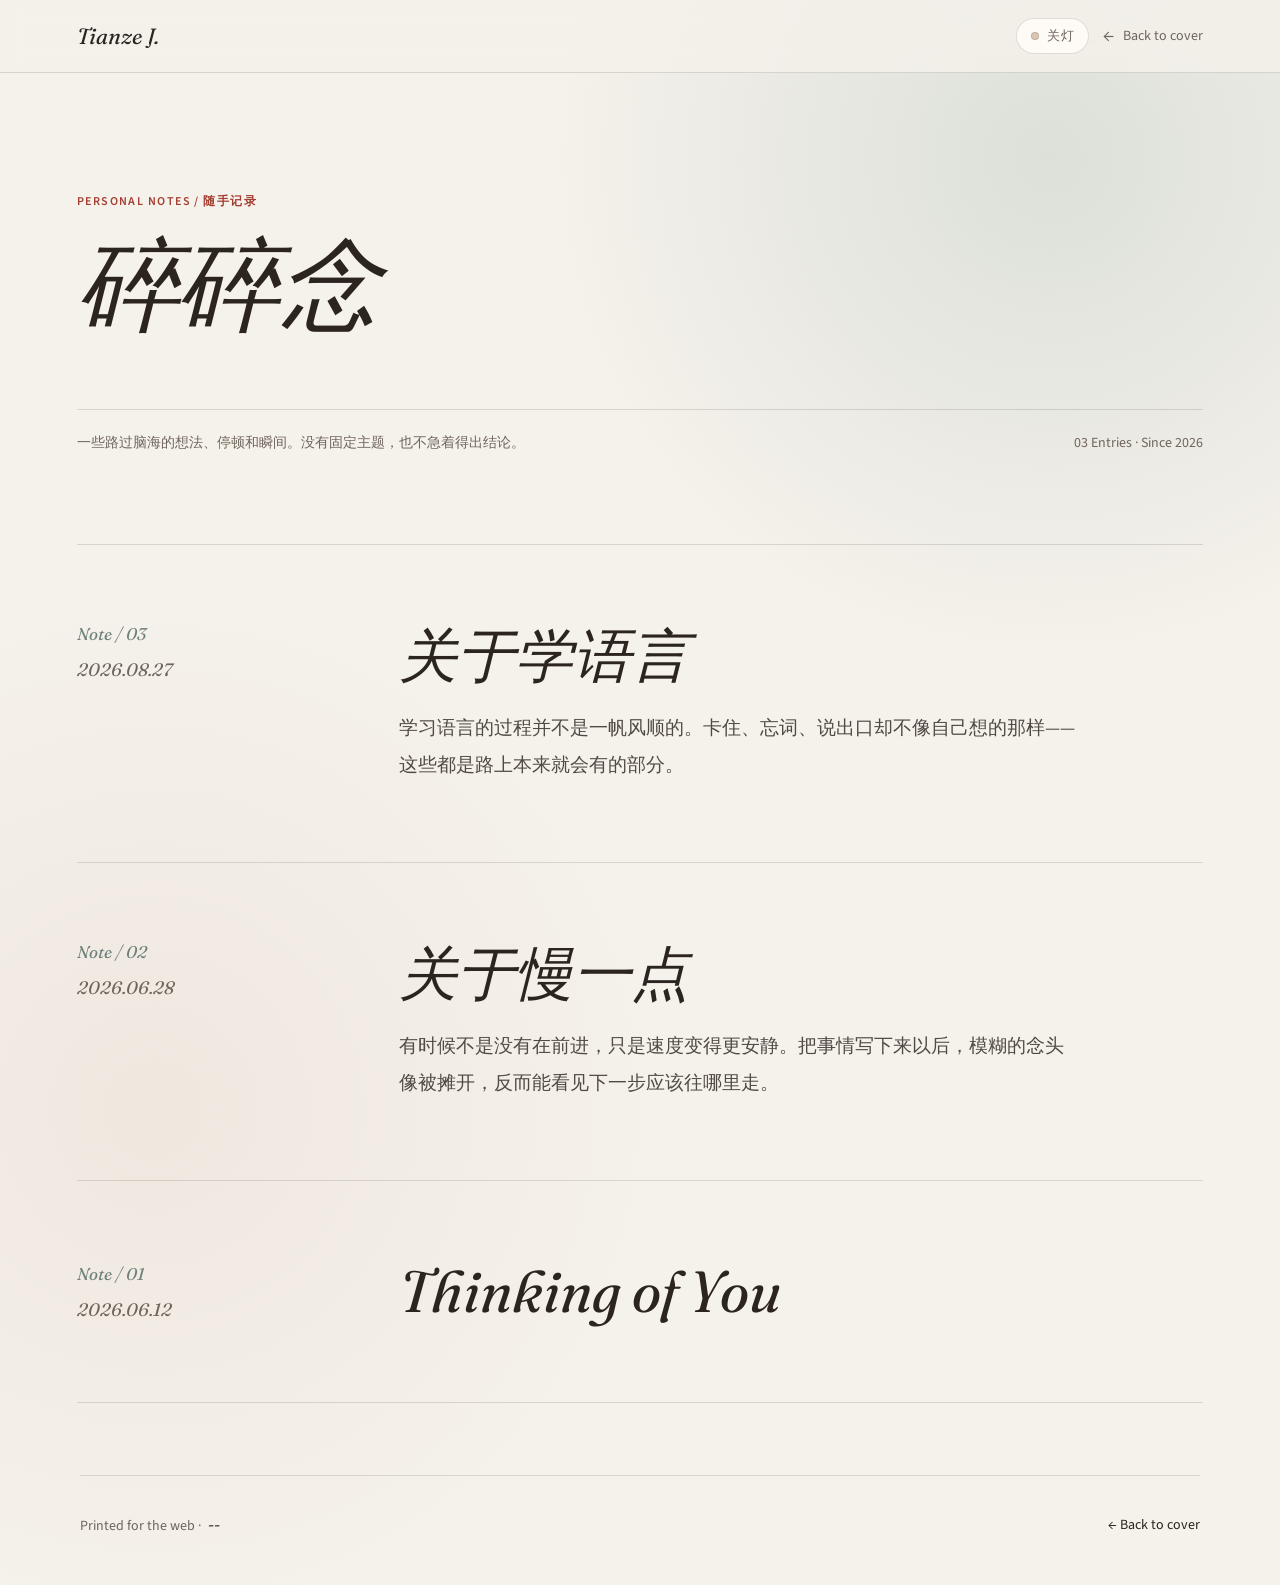
==== commit f9defd6e: "Add Note 03 on language learning to murmurs" ====
--- a/murmurs.html
+++ b/murmurs.html
@@ -42,11 +42,22 @@
       <h1 class="page-title murmurs-title">碎碎念</h1>
       <div class="hero-bottom">
         <p class="hero-note">一些路过脑海的想法、停顿和瞬间。没有固定主题，也不急着得出结论。</p>
-        <span>02 Entries · Since 2026</span>
+        <span>03 Entries · Since 2026</span>
       </div>
     </section>
 
     <section class="entry-list shell" aria-label="碎碎念时间线">
+      <article class="entry">
+        <div class="entry-meta">
+          <span class="entry-number">Note / 03</span>
+          <time class="entry-date" datetime="2026-08-27">2026.08.27</time>
+        </div>
+        <div>
+          <h2>关于学语言</h2>
+          <p>学习语言的过程并不是一帆风顺的。卡住、忘词、说出口却不像自己想的那样——这些都是路上本来就会有的部分。</p>
+        </div>
+      </article>
+
       <article class="entry">
         <div class="entry-meta">
           <span class="entry-number">Note / 02</span>
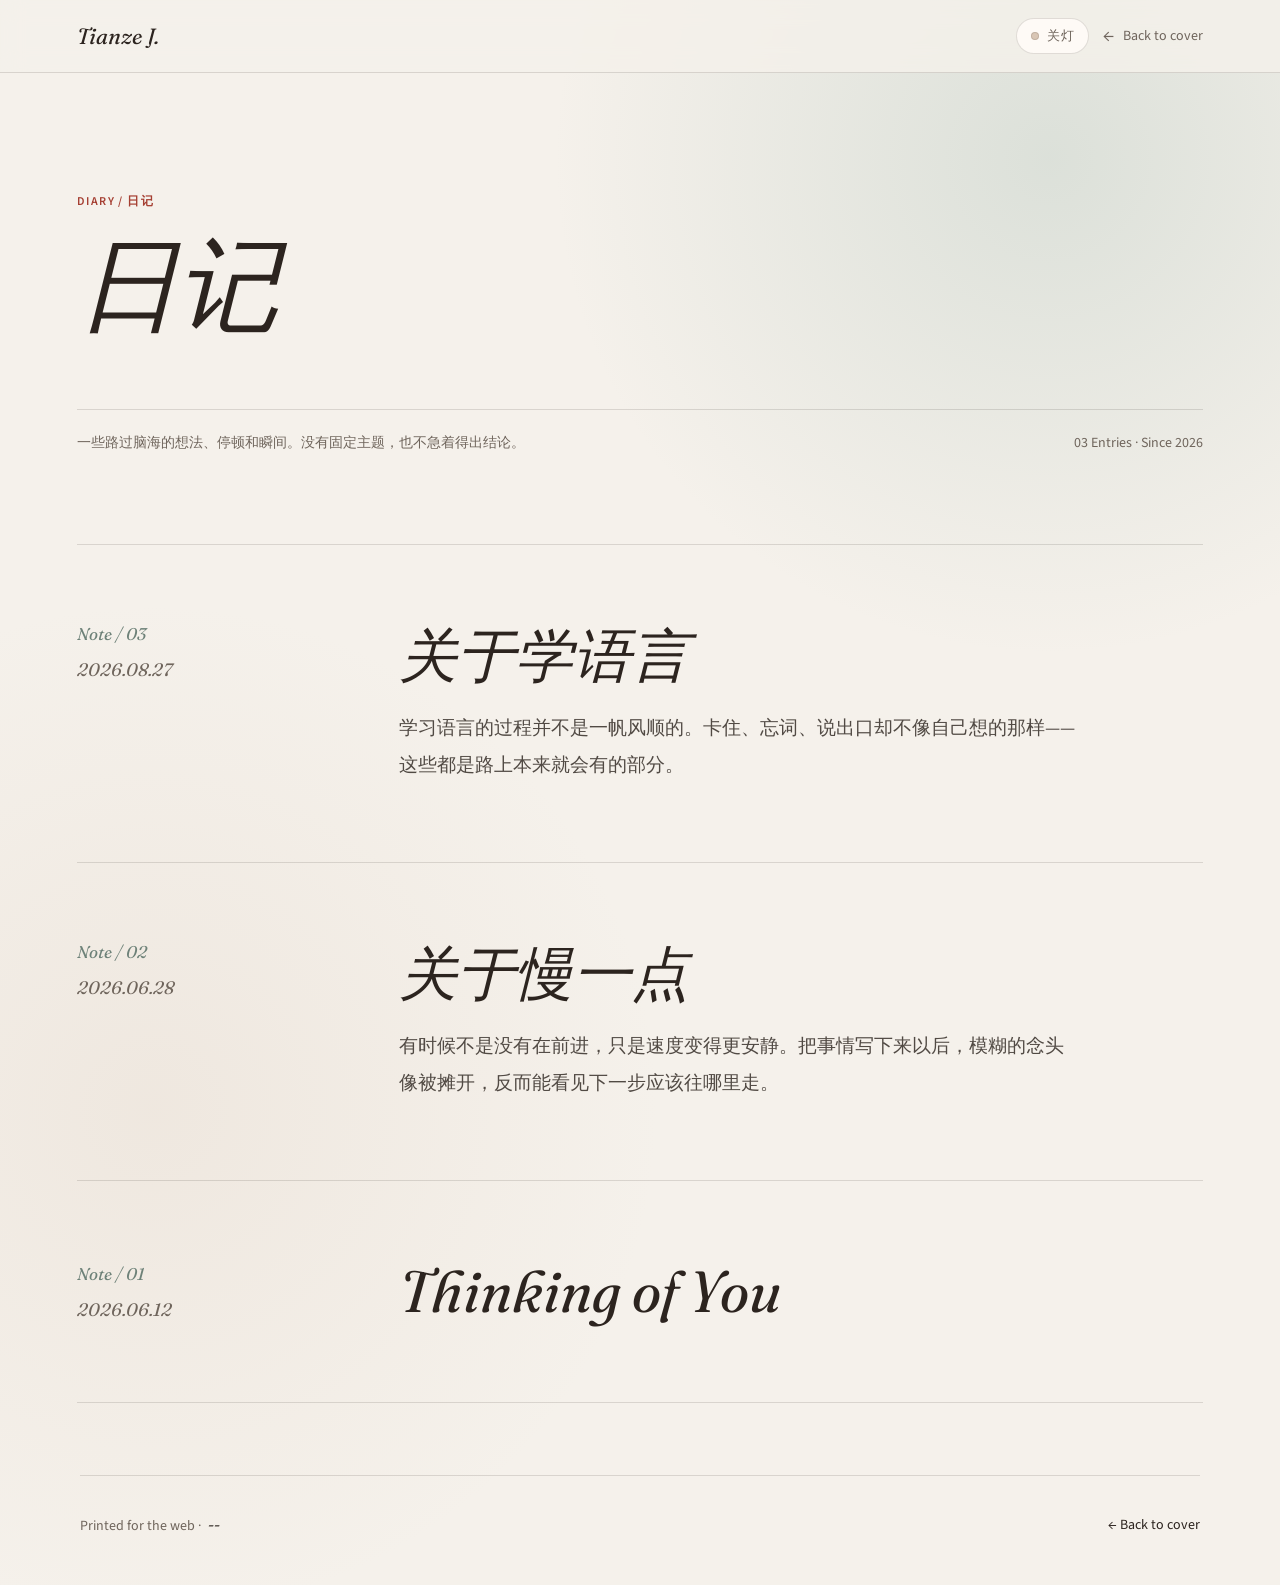
==== commit 0baf2450: "Rename 碎碎念 to 日记" ====
--- a/murmurs.html
+++ b/murmurs.html
@@ -3,8 +3,8 @@
 <head>
   <meta charset="UTF-8">
   <meta name="viewport" content="width=device-width, initial-scale=1.0">
-  <meta name="description" content="Tianze J. 的碎碎念与随手记录">
-  <title>碎碎念 | Tianze J.</title>
+  <meta name="description" content="Tianze J. 的日记与随手记录">
+  <title>日记 | Tianze J.</title>
   <script>
     (() => {
       try {
@@ -38,15 +38,15 @@
 
   <main>
     <section class="hero shell">
-      <p class="eyebrow">Personal Notes / 随手记录</p>
-      <h1 class="page-title murmurs-title">碎碎念</h1>
+      <p class="eyebrow">Diary / 日记</p>
+      <h1 class="page-title murmurs-title">日记</h1>
       <div class="hero-bottom">
         <p class="hero-note">一些路过脑海的想法、停顿和瞬间。没有固定主题，也不急着得出结论。</p>
         <span>03 Entries · Since 2026</span>
       </div>
     </section>
 
-    <section class="entry-list shell" aria-label="碎碎念时间线">
+    <section class="entry-list shell" aria-label="日记时间线">
       <article class="entry">
         <div class="entry-meta">
           <span class="entry-number">Note / 03</span>
